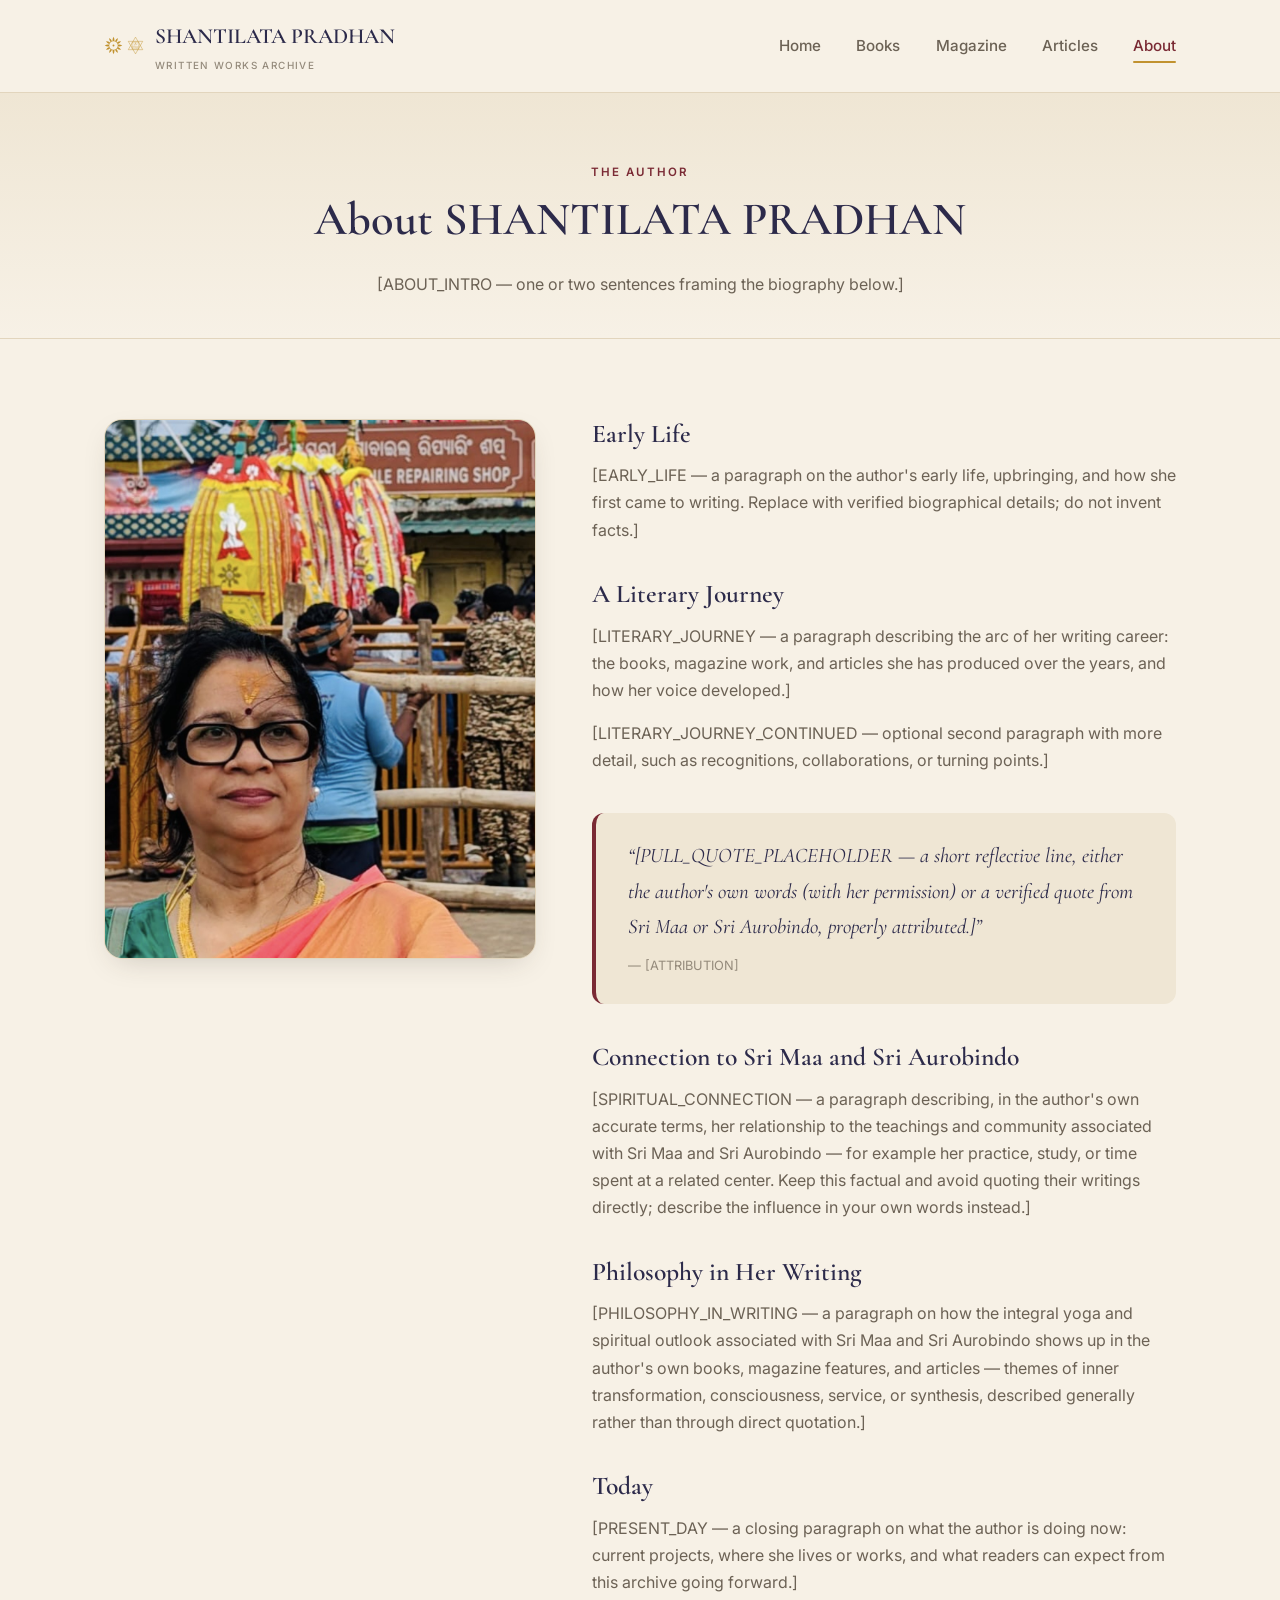
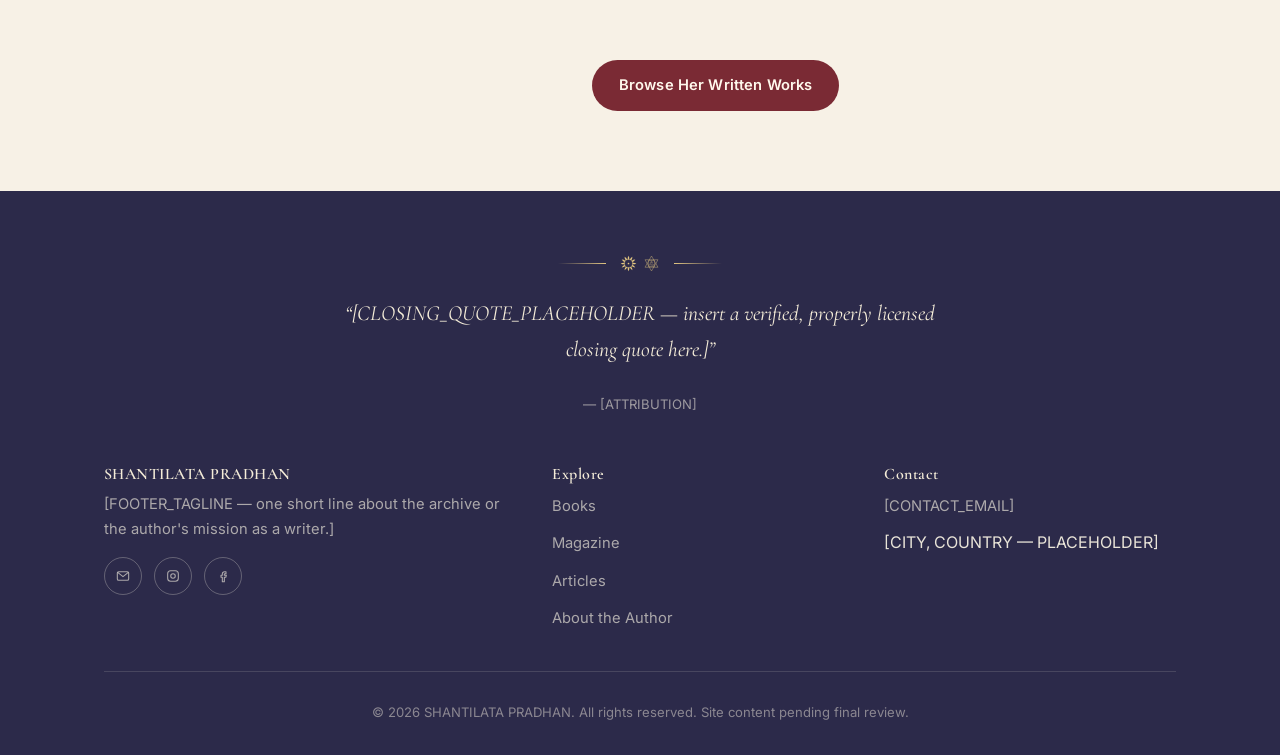
==== about.html @ 1873bba8 "Initial commit: author literary archive website Multi-page site showcasing books, magazine features," ====
<!DOCTYPE html>
<html lang="en">
<head>
<meta charset="UTF-8" />
<meta name="viewport" content="width=device-width, initial-scale=1.0" />
<title>About — SHANTILATA PRADHAN</title>
<meta name="description" content="About SHANTILATA PRADHAN, her life, and her connection to the spiritual philosophy of Sri Maa and Sri Aurobindo." />
<link rel="preconnect" href="https://fonts.googleapis.com">
<link rel="preconnect" href="https://fonts.gstatic.com" crossorigin>
<link href="https://fonts.googleapis.com/css2?family=Cormorant+Garamond:wght@500;600;700&family=Inter:wght@400;500;600;700&display=swap" rel="stylesheet">
<link rel="stylesheet" href="css/style.css" />
</head>
<body data-page="about">

<header class="site-header">
  <div class="container header-inner">
    <a href="index.html" class="brand">
      <span class="brand-emblem" aria-hidden="true"><svg viewBox="0 0 100 100" fill="currentColor" stroke="none" class="icon-wheel" aria-hidden="true"><path d="M50,4 Q57,16 54.17,26.36 L45.83,26.36 Q43,16 50,4 Z"/><path d="M50,4 Q57,16 54.17,26.36 L45.83,26.36 Q43,16 50,4 Z" transform="rotate(30 50 50)"/><path d="M50,4 Q57,16 54.17,26.36 L45.83,26.36 Q43,16 50,4 Z" transform="rotate(60 50 50)"/><path d="M50,4 Q57,16 54.17,26.36 L45.83,26.36 Q43,16 50,4 Z" transform="rotate(90 50 50)"/><path d="M50,4 Q57,16 54.17,26.36 L45.83,26.36 Q43,16 50,4 Z" transform="rotate(120 50 50)"/><path d="M50,4 Q57,16 54.17,26.36 L45.83,26.36 Q43,16 50,4 Z" transform="rotate(150 50 50)"/><path d="M50,4 Q57,16 54.17,26.36 L45.83,26.36 Q43,16 50,4 Z" transform="rotate(180 50 50)"/><path d="M50,4 Q57,16 54.17,26.36 L45.83,26.36 Q43,16 50,4 Z" transform="rotate(210 50 50)"/><path d="M50,4 Q57,16 54.17,26.36 L45.83,26.36 Q43,16 50,4 Z" transform="rotate(240 50 50)"/><path d="M50,4 Q57,16 54.17,26.36 L45.83,26.36 Q43,16 50,4 Z" transform="rotate(270 50 50)"/><path d="M50,4 Q57,16 54.17,26.36 L45.83,26.36 Q43,16 50,4 Z" transform="rotate(300 50 50)"/><path d="M50,4 Q57,16 54.17,26.36 L45.83,26.36 Q43,16 50,4 Z" transform="rotate(330 50 50)"/><circle cx="50" cy="50" r="24" fill="none" stroke="currentColor" stroke-width="3"/><circle cx="50" cy="50" r="5" fill="currentColor"/></svg><svg viewBox="0 0 100 100" fill="none" stroke="currentColor" stroke-width="2.4" stroke-linejoin="round" class="icon-star" aria-hidden="true"><path d="M50,6 L88.1,72 L11.9,72 Z"/><path d="M50,94 L88.1,28 L11.9,28 Z"/><rect x="32" y="32" width="36" height="36" stroke-width="2"/><g stroke="none" fill="currentColor"><path d="M50,48 C48,42 48,36 50,31 C52,36 52,42 50,48 Z"/><path d="M50,47 C54.5,43.5 57.5,39.5 60,37 C58.5,42 55.5,45.5 50,47 Z"/><path d="M50,47 C45.5,43.5 42.5,39.5 40,37 C41.5,42 44.5,45.5 50,47 Z"/><path d="M50,49 C55,47.3 58.6,45.3 61,43.6 C58.7,47 55.3,48.7 50,49 Z"/><path d="M50,49 C45,47.3 41.4,45.3 39,43.6 C41.3,47 44.7,48.7 50,49 Z"/></g><path d="M35,55 Q42.5,49 50,55 Q57.5,61 65,55" stroke-width="1.6" stroke-linecap="round"/><path d="M35,60.5 Q42.5,54.5 50,60.5 Q57.5,66.5 65,60.5" stroke-width="1.6" stroke-linecap="round"/></svg></span>
      <span>
        SHANTILATA PRADHAN
        <span class="brand-sub">Written Works Archive</span>
      </span>
    </a>
    <button class="nav-toggle" aria-label="Toggle navigation">
      <span></span><span></span><span></span>
    </button>
    <ul class="nav-links">
      <li><a href="index.html" data-page="home">Home</a></li>
      <li><a href="books.html" data-page="books">Books</a></li>
      <li><a href="magazine.html" data-page="magazine">Magazine</a></li>
      <li><a href="articles.html" data-page="articles">Articles</a></li>
      <li><a href="about.html" data-page="about">About</a></li>
    </ul>
  </div>
</header>

<main>
  <section class="page-header">
    <div class="container">
      <span class="eyebrow">The Author</span>
      <h1>About SHANTILATA PRADHAN</h1>
      <p>[ABOUT_INTRO — one or two sentences framing the biography below.]</p>
    </div>
  </section>

  <section class="section">
    <div class="container about-layout">
      <div class="about-photo">
        <div class="hero-photo has-image">
          <img src="images/author-photo.jpg" alt="[AUTHOR_NAME]" />
        </div>
      </div>

      <div class="about-content">
        <h2>Early Life</h2>
        <p>[EARLY_LIFE — a paragraph on the author's early life, upbringing, and how she first came to writing. Replace with verified biographical details; do not invent facts.]</p>

        <h2>A Literary Journey</h2>
        <p>[LITERARY_JOURNEY — a paragraph describing the arc of her writing career: the books, magazine work, and articles she has produced over the years, and how her voice developed.]</p>
        <p>[LITERARY_JOURNEY_CONTINUED — optional second paragraph with more detail, such as recognitions, collaborations, or turning points.]</p>

        <div class="pull-quote">
          <p>&ldquo;[PULL_QUOTE_PLACEHOLDER — a short reflective line, either the author's own words (with her permission) or a verified quote from Sri Maa or Sri Aurobindo, properly attributed.]&rdquo;</p>
          <cite>— [ATTRIBUTION]</cite>
        </div>

        <h2>Connection to Sri Maa and Sri Aurobindo</h2>
        <p>[SPIRITUAL_CONNECTION — a paragraph describing, in the author's own accurate terms, her relationship to the teachings and community associated with Sri Maa and Sri Aurobindo — for example her practice, study, or time spent at a related center. Keep this factual and avoid quoting their writings directly; describe the influence in your own words instead.]</p>

        <h2>Philosophy in Her Writing</h2>
        <p>[PHILOSOPHY_IN_WRITING — a paragraph on how the integral yoga and spiritual outlook associated with Sri Maa and Sri Aurobindo shows up in the author's own books, magazine features, and articles — themes of inner transformation, consciousness, service, or synthesis, described generally rather than through direct quotation.]</p>

        <h2>Today</h2>
        <p>[PRESENT_DAY — a closing paragraph on what the author is doing now: current projects, where she lives or works, and what readers can expect from this archive going forward.]</p>

        <a href="books.html" class="btn btn-primary mt-lg">Browse Her Written Works</a>
      </div>
    </div>
  </section>
</main>

<footer class="site-footer">
  <div class="container">
    <div class="footer-quote">
      <div class="ornament" aria-hidden="true">
        <span class="line"></span>
        <span class="ornament-emblem" aria-hidden="true"><svg viewBox="0 0 100 100" fill="currentColor" stroke="none" class="icon-wheel" aria-hidden="true"><path d="M50,4 Q57,16 54.17,26.36 L45.83,26.36 Q43,16 50,4 Z"/><path d="M50,4 Q57,16 54.17,26.36 L45.83,26.36 Q43,16 50,4 Z" transform="rotate(30 50 50)"/><path d="M50,4 Q57,16 54.17,26.36 L45.83,26.36 Q43,16 50,4 Z" transform="rotate(60 50 50)"/><path d="M50,4 Q57,16 54.17,26.36 L45.83,26.36 Q43,16 50,4 Z" transform="rotate(90 50 50)"/><path d="M50,4 Q57,16 54.17,26.36 L45.83,26.36 Q43,16 50,4 Z" transform="rotate(120 50 50)"/><path d="M50,4 Q57,16 54.17,26.36 L45.83,26.36 Q43,16 50,4 Z" transform="rotate(150 50 50)"/><path d="M50,4 Q57,16 54.17,26.36 L45.83,26.36 Q43,16 50,4 Z" transform="rotate(180 50 50)"/><path d="M50,4 Q57,16 54.17,26.36 L45.83,26.36 Q43,16 50,4 Z" transform="rotate(210 50 50)"/><path d="M50,4 Q57,16 54.17,26.36 L45.83,26.36 Q43,16 50,4 Z" transform="rotate(240 50 50)"/><path d="M50,4 Q57,16 54.17,26.36 L45.83,26.36 Q43,16 50,4 Z" transform="rotate(270 50 50)"/><path d="M50,4 Q57,16 54.17,26.36 L45.83,26.36 Q43,16 50,4 Z" transform="rotate(300 50 50)"/><path d="M50,4 Q57,16 54.17,26.36 L45.83,26.36 Q43,16 50,4 Z" transform="rotate(330 50 50)"/><circle cx="50" cy="50" r="24" fill="none" stroke="currentColor" stroke-width="3"/><circle cx="50" cy="50" r="5" fill="currentColor"/></svg><svg viewBox="0 0 100 100" fill="none" stroke="currentColor" stroke-width="2.4" stroke-linejoin="round" class="icon-star" aria-hidden="true"><path d="M50,6 L88.1,72 L11.9,72 Z"/><path d="M50,94 L88.1,28 L11.9,28 Z"/><rect x="32" y="32" width="36" height="36" stroke-width="2"/><g stroke="none" fill="currentColor"><path d="M50,48 C48,42 48,36 50,31 C52,36 52,42 50,48 Z"/><path d="M50,47 C54.5,43.5 57.5,39.5 60,37 C58.5,42 55.5,45.5 50,47 Z"/><path d="M50,47 C45.5,43.5 42.5,39.5 40,37 C41.5,42 44.5,45.5 50,47 Z"/><path d="M50,49 C55,47.3 58.6,45.3 61,43.6 C58.7,47 55.3,48.7 50,49 Z"/><path d="M50,49 C45,47.3 41.4,45.3 39,43.6 C41.3,47 44.7,48.7 50,49 Z"/></g><path d="M35,55 Q42.5,49 50,55 Q57.5,61 65,55" stroke-width="1.6" stroke-linecap="round"/><path d="M35,60.5 Q42.5,54.5 50,60.5 Q57.5,66.5 65,60.5" stroke-width="1.6" stroke-linecap="round"/></svg></span>
        <span class="line right"></span>
      </div>
      <p>&ldquo;[CLOSING_QUOTE_PLACEHOLDER — insert a verified, properly licensed closing quote here.]&rdquo;</p>
      <cite>— [ATTRIBUTION]</cite>
    </div>
    <div class="footer-grid">
      <div>
        <h4>SHANTILATA PRADHAN</h4>
        <p>[FOOTER_TAGLINE — one short line about the archive or the author's mission as a writer.]</p>
        <div class="social-row">
          <a href="#" aria-label="Email">
            <svg viewBox="0 0 24 24" fill="none" stroke="currentColor" stroke-width="1.6" stroke-linecap="round" stroke-linejoin="round"><rect x="3.5" y="5.5" width="17" height="13" rx="2"/><path d="m4.5 7 7.5 6 7.5-6"/></svg>
          </a>
          <a href="#" aria-label="Instagram">
            <svg viewBox="0 0 24 24" fill="none" stroke="currentColor" stroke-width="1.6" stroke-linecap="round" stroke-linejoin="round"><rect x="4" y="4" width="16" height="16" rx="4.5"/><circle cx="12" cy="12" r="3.4"/><circle cx="16.6" cy="7.4" r="0.6" fill="currentColor" stroke="none"/></svg>
          </a>
          <a href="#" aria-label="Facebook">
            <svg viewBox="0 0 24 24" fill="none" stroke="currentColor" stroke-width="1.6" stroke-linecap="round" stroke-linejoin="round"><path d="M14.5 8.5h2V5.5h-2c-2 0-3.5 1.5-3.5 3.5v2H9v3h2v6.5h3V14h2.2l.8-3H14v-1.5c0-.5.5-1 1-1Z"/></svg>
          </a>
        </div>
      </div>
      <div>
        <h4>Explore</h4>
        <ul class="footer-links">
          <li><a href="books.html">Books</a></li>
          <li><a href="magazine.html">Magazine</a></li>
          <li><a href="articles.html">Articles</a></li>
          <li><a href="about.html">About the Author</a></li>
        </ul>
      </div>
      <div>
        <h4>Contact</h4>
        <ul class="footer-links">
          <li><a href="mailto:[CONTACT_EMAIL]">[CONTACT_EMAIL]</a></li>
          <li>[CITY, COUNTRY — PLACEHOLDER]</li>
        </ul>
      </div>
    </div>
    <div class="footer-bottom">
      &copy; <span id="year"></span> SHANTILATA PRADHAN. All rights reserved. Site content pending final review.
    </div>
  </div>
</footer>

<script src="js/data.js"></script>
<script src="js/main.js"></script>
<script>document.getElementById('year').textContent = new Date().getFullYear();</script>
</body>
</html>
---- css/style.css ----
/* ==========================================================================
   SHANTILATA PRADHAN — Literary Archive
   Warm, contemplative styling. Serif headings + clean sans body.
   ========================================================================== */

:root {
  /* Warm earthy neutrals */
  --color-bg: #f7f1e6;
  --color-bg-alt: #efe6d4;
  --color-surface: #fffcf6;
  --color-border: #e2d5bd;

  /* Text */
  --color-text: #362f27;
  --color-text-soft: #6c6255;
  --color-text-faint: #948a7b;

  /* Accents */
  --color-indigo: #2c2a4a;
  --color-indigo-soft: #423f6b;
  --color-maroon: #7a2a34;
  --color-maroon-soft: #97434d;
  --color-gold: #c1922f;
  --color-gold-soft: #e1c581;
  --color-gold-pale: #f4e6bf;

  /* Type */
  --font-serif: 'Cormorant Garamond', 'Georgia', serif;
  --font-sans: 'Inter', -apple-system, BlinkMacSystemFont, 'Segoe UI', sans-serif;

  --shadow-soft: 0 10px 30px -12px rgba(54, 47, 39, 0.25);
  --shadow-card: 0 4px 18px -6px rgba(54, 47, 39, 0.18);

  --radius-lg: 18px;
  --radius-md: 12px;
  --radius-sm: 8px;

  --transition-soft: 220ms ease;
}

* {
  box-sizing: border-box;
}

html {
  scroll-behavior: smooth;
}

body {
  margin: 0;
  background-color: var(--color-bg);
  color: var(--color-text);
  font-family: var(--font-sans);
  font-size: 16px;
  line-height: 1.7;
  -webkit-font-smoothing: antialiased;
}

img {
  max-width: 100%;
  display: block;
}

a {
  color: inherit;
  text-decoration: none;
}

code {
  font-family: 'SFMono-Regular', Consolas, 'Liberation Mono', Menlo, monospace;
  font-size: 0.88em;
  background: var(--color-bg-alt);
  padding: 1px 6px;
  border-radius: 4px;
}

h1, h2, h3, h4 {
  font-family: var(--font-serif);
  font-weight: 600;
  color: var(--color-indigo);
  margin: 0 0 0.5em;
  line-height: 1.2;
}

p {
  margin: 0 0 1em;
}

.container {
  width: 100%;
  max-width: 1120px;
  margin: 0 auto;
  padding: 0 24px;
}

.eyebrow {
  display: inline-block;
  font-family: var(--font-sans);
  font-size: 0.72rem;
  letter-spacing: 0.18em;
  text-transform: uppercase;
  color: var(--color-maroon);
  font-weight: 600;
  margin-bottom: 0.9em;
}

.section-heading {
  text-align: center;
  max-width: 640px;
  margin: 0 auto 3rem;
}

.section-heading h2 {
  font-size: clamp(1.9rem, 3vw, 2.6rem);
}

.section-heading p {
  color: var(--color-text-soft);
}

/* ---------- Decorative divider ---------- */
.ornament {
  display: flex;
  align-items: center;
  justify-content: center;
  gap: 14px;
  margin: 0 auto 1.4rem;
  color: var(--color-gold);
}
.ornament .line {
  height: 1px;
  width: 48px;
  background: linear-gradient(90deg, transparent, currentColor);
}
.ornament .line.right {
  background: linear-gradient(90deg, currentColor, transparent);
}
.ornament svg {
  width: 22px;
  height: 22px;
  flex-shrink: 0;
}

/* ---------- Buttons ---------- */
.btn {
  display: inline-flex;
  align-items: center;
  gap: 8px;
  font-family: var(--font-sans);
  font-weight: 600;
  font-size: 0.92rem;
  padding: 12px 26px;
  border-radius: 999px;
  border: 1px solid transparent;
  cursor: pointer;
  transition: all var(--transition-soft);
  letter-spacing: 0.01em;
}

.btn-primary {
  background: var(--color-maroon);
  color: #fff8ec;
}
.btn-primary:hover {
  background: var(--color-indigo);
  transform: translateY(-1px);
}

.btn-outline {
  background: transparent;
  border-color: var(--color-indigo);
  color: var(--color-indigo);
}
.btn-outline:hover {
  background: var(--color-indigo);
  color: #fff8ec;
}

.btn-ghost {
  background: transparent;
  color: var(--color-maroon);
  padding: 8px 4px;
  border-radius: 0;
}
.btn-ghost::after {
  content: '→';
  margin-left: 4px;
  transition: transform var(--transition-soft);
  display: inline-block;
}
.btn-ghost:hover::after {
  transform: translateX(4px);
}

/* ==========================================================================
   Header / Navigation
   ========================================================================== */

.site-header {
  position: sticky;
  top: 0;
  z-index: 100;
  background: rgba(247, 241, 230, 0.92);
  backdrop-filter: blur(8px);
  border-bottom: 1px solid var(--color-border);
}

.header-inner {
  display: flex;
  align-items: center;
  justify-content: space-between;
  padding: 18px 24px;
}

.brand {
  display: flex;
  align-items: center;
  gap: 10px;
  font-family: var(--font-serif);
  font-size: 1.35rem;
  font-weight: 600;
  color: var(--color-indigo);
}

.brand svg {
  width: 26px;
  height: 26px;
  color: var(--color-gold);
  flex-shrink: 0;
}

.brand .brand-sub {
  display: block;
  font-family: var(--font-sans);
  font-size: 0.62rem;
  letter-spacing: 0.14em;
  text-transform: uppercase;
  color: var(--color-text-faint);
  font-weight: 500;
  margin-top: 2px;
}

.nav-links {
  display: flex;
  align-items: center;
  gap: 2.2rem;
  list-style: none;
  margin: 0;
  padding: 0;
}

.nav-links a {
  font-size: 0.95rem;
  font-weight: 500;
  color: var(--color-text-soft);
  position: relative;
  padding: 4px 0;
  transition: color var(--transition-soft);
}

.nav-links a:hover,
.nav-links a.active {
  color: var(--color-maroon);
}

.nav-links a.active::after {
  content: '';
  position: absolute;
  left: 0;
  right: 0;
  bottom: -4px;
  height: 2px;
  background: var(--color-gold);
  border-radius: 2px;
}

.nav-toggle {
  display: none;
  flex-direction: column;
  gap: 5px;
  background: none;
  border: none;
  cursor: pointer;
  padding: 8px;
}
.nav-toggle span {
  width: 24px;
  height: 2px;
  background: var(--color-indigo);
  border-radius: 2px;
  transition: all var(--transition-soft);
}

@media (max-width: 800px) {
  .nav-toggle {
    display: flex;
  }
  .nav-links {
    position: absolute;
    top: 100%;
    left: 0;
    right: 0;
    background: var(--color-surface);
    flex-direction: column;
    align-items: flex-start;
    gap: 0;
    padding: 8px 0;
    border-bottom: 1px solid var(--color-border);
    box-shadow: var(--shadow-card);
    max-height: 0;
    overflow: hidden;
    transition: max-height var(--transition-soft);
  }
  .nav-links.open {
    max-height: 320px;
  }
  .nav-links li {
    width: 100%;
  }
  .nav-links a {
    display: block;
    padding: 14px 24px;
    width: 100%;
  }
  .nav-links a.active::after {
    display: none;
  }
  .nav-links a.active {
    background: var(--color-gold-pale);
  }
}

/* ==========================================================================
   Hero
   ========================================================================== */

.hero {
  padding: 5rem 0 5.5rem;
  background:
    radial-gradient(ellipse at top right, rgba(193, 146, 47, 0.14), transparent 55%),
    radial-gradient(ellipse at bottom left, rgba(44, 42, 74, 0.10), transparent 55%);
}

.hero-inner {
  display: grid;
  grid-template-columns: 1.1fr 0.9fr;
  gap: 3.5rem;
  align-items: center;
}

.hero-photo-wrap {
  position: relative;
  display: flex;
  justify-content: center;
}

.hero-photo {
  width: 100%;
  max-width: 340px;
  aspect-ratio: 4 / 5;
  border-radius: var(--radius-lg);
  background: linear-gradient(160deg, var(--color-gold-pale), var(--color-bg-alt));
  border: 1px solid var(--color-border);
  display: flex;
  flex-direction: column;
  align-items: center;
  justify-content: center;
  gap: 14px;
  color: var(--color-text-faint);
  box-shadow: var(--shadow-soft);
  text-align: center;
  padding: 20px;
}

.hero-photo svg {
  width: 56px;
  height: 56px;
  color: var(--color-gold);
  opacity: 0.8;
}

.hero-photo .placeholder-label {
  font-size: 0.78rem;
  letter-spacing: 0.08em;
  font-family: var(--font-sans);
  font-weight: 600;
}

.hero-photo.has-image {
  padding: 0;
  overflow: hidden;
}

.hero-photo.has-image img {
  width: 100%;
  height: 100%;
  object-fit: cover;
  display: block;
}

.hero-eyebrow {
  color: var(--color-maroon);
}

.hero h1 {
  font-size: clamp(2.4rem, 5vw, 3.6rem);
  margin-bottom: 0.3em;
}

.hero .author-name-placeholder {
  color: var(--color-text-faint);
  font-style: italic;
  font-size: 0.55em;
  display: block;
  font-family: var(--font-sans);
  letter-spacing: 0.02em;
}

.hero-bio {
  color: var(--color-text-soft);
  font-size: 1.08rem;
  max-width: 52ch;
  margin-bottom: 1.8rem;
}

.hero-cta {
  display: flex;
  gap: 14px;
  flex-wrap: wrap;
  margin-bottom: 2.6rem;
}

.quote-block {
  border-left: 3px solid var(--color-gold);
  padding: 0.4rem 0 0.4rem 1.4rem;
  max-width: 52ch;
}

.quote-block p {
  font-family: var(--font-serif);
  font-style: italic;
  font-size: 1.2rem;
  color: var(--color-indigo-soft);
  margin-bottom: 0.4em;
}

.quote-block cite {
  font-style: normal;
  font-size: 0.82rem;
  color: var(--color-text-faint);
  letter-spacing: 0.03em;
}

@media (max-width: 860px) {
  .hero-inner {
    grid-template-columns: 1fr;
    text-align: center;
  }
  .hero-cta,
  .quote-block {
    margin-left: auto;
    margin-right: auto;
  }
  .hero-bio {
    margin-left: auto;
    margin-right: auto;
  }
  .hero-cta {
    justify-content: center;
  }
  .hero-photo-wrap {
    order: -1;
  }
}

/* ==========================================================================
   Featured / grid sections
   ========================================================================== */

.section {
  padding: 5rem 0;
}

.section-alt {
  background: var(--color-bg-alt);
}

.card-grid {
  display: grid;
  grid-template-columns: repeat(auto-fill, minmax(260px, 1fr));
  gap: 2rem;
}

.work-card {
  background: var(--color-surface);
  border: 1px solid var(--color-border);
  border-radius: var(--radius-lg);
  overflow: hidden;
  display: flex;
  flex-direction: column;
  transition: transform var(--transition-soft), box-shadow var(--transition-soft);
}

.work-card:hover {
  transform: translateY(-4px);
  box-shadow: var(--shadow-card);
}

.cover-placeholder {
  aspect-ratio: 3 / 4;
  display: flex;
  flex-direction: column;
  align-items: center;
  justify-content: center;
  gap: 10px;
  color: rgba(255, 252, 246, 0.9);
  text-align: center;
  padding: 16px;
  position: relative;
}

.cover-placeholder svg {
  width: 40px;
  height: 40px;
  opacity: 0.85;
}

.cover-placeholder .placeholder-label {
  font-size: 0.68rem;
  letter-spacing: 0.1em;
  font-weight: 600;
  font-family: var(--font-sans);
  opacity: 0.85;
}

.cover-placeholder .work-type-tag {
  position: absolute;
  top: 10px;
  left: 10px;
  font-size: 0.62rem;
  letter-spacing: 0.08em;
  text-transform: uppercase;
  background: rgba(255, 252, 246, 0.18);
  padding: 4px 10px;
  border-radius: 999px;
  font-weight: 600;
}

.cover-tone-1 { background: linear-gradient(155deg, var(--color-indigo), var(--color-indigo-soft)); }
.cover-tone-2 { background: linear-gradient(155deg, var(--color-maroon), var(--color-maroon-soft)); }
.cover-tone-3 { background: linear-gradient(155deg, var(--color-gold), #a9781f); }
.cover-tone-4 { background: linear-gradient(155deg, #4b4a72, var(--color-indigo)); }

/* Real cover photos (used when a work has a coverImage set) */
.cover-image {
  aspect-ratio: 3 / 4;
  position: relative;
  overflow: hidden;
  background: var(--color-bg-alt);
}

.cover-image img {
  width: 100%;
  height: 100%;
  object-fit: cover;
  display: block;
}

.cover-image .work-type-tag {
  position: absolute;
  top: 10px;
  left: 10px;
  font-size: 0.62rem;
  letter-spacing: 0.08em;
  text-transform: uppercase;
  background: rgba(54, 47, 39, 0.55);
  color: #fffcf6;
  padding: 4px 10px;
  border-radius: 999px;
  font-weight: 600;
}

.work-card-body {
  padding: 1.4rem 1.5rem 1.6rem;
  display: flex;
  flex-direction: column;
  flex-grow: 1;
}

.work-card-meta {
  display: flex;
  justify-content: space-between;
  align-items: center;
  font-size: 0.76rem;
  color: var(--color-text-faint);
  letter-spacing: 0.04em;
  text-transform: uppercase;
  margin-bottom: 0.5rem;
  font-weight: 600;
}

.work-card-meta .year {
  color: var(--color-maroon);
}

.work-card h3 {
  font-size: 1.35rem;
  margin-bottom: 0.5rem;
}

.work-card-desc {
  color: var(--color-text-soft);
  font-size: 0.94rem;
  flex-grow: 1;
  margin-bottom: 1.1rem;
  display: -webkit-box;
  -webkit-line-clamp: 3;
  -webkit-box-orient: vertical;
  overflow: hidden;
}

.work-card-link {
  font-weight: 600;
  font-size: 0.88rem;
  color: var(--color-maroon);
  display: inline-flex;
  align-items: center;
  gap: 6px;
  align-self: flex-start;
}
.work-card-link::after {
  content: '→';
  transition: transform var(--transition-soft);
}
.work-card-link:hover::after {
  transform: translateX(4px);
}

.section-footer-link {
  text-align: center;
  margin-top: 2.8rem;
}

/* ==========================================================================
   Page header (category / about pages)
   ========================================================================== */

.page-header {
  padding: 4rem 0 2.5rem;
  text-align: center;
  border-bottom: 1px solid var(--color-border);
  background: linear-gradient(180deg, var(--color-bg-alt), var(--color-bg));
}

.page-header .eyebrow {
  margin-bottom: 0.6rem;
}

.page-header h1 {
  font-size: clamp(2rem, 4vw, 2.9rem);
}

.page-header p {
  max-width: 60ch;
  margin: 0 auto;
  color: var(--color-text-soft);
}

/* ---------- Filter bar ---------- */

.filter-bar {
  display: flex;
  flex-wrap: wrap;
  gap: 14px;
  align-items: center;
  justify-content: space-between;
  margin-bottom: 2.6rem;
  padding: 1.1rem 1.4rem;
  background: var(--color-surface);
  border: 1px solid var(--color-border);
  border-radius: var(--radius-md);
}

.filter-search {
  flex: 1 1 240px;
  position: relative;
}

.filter-search input {
  width: 100%;
  padding: 10px 16px 10px 38px;
  border-radius: 999px;
  border: 1px solid var(--color-border);
  background: var(--color-bg);
  font-family: var(--font-sans);
  font-size: 0.92rem;
  color: var(--color-text);
}

.filter-search input:focus {
  outline: 2px solid var(--color-gold-soft);
  outline-offset: 1px;
}

.filter-search svg {
  position: absolute;
  left: 14px;
  top: 50%;
  transform: translateY(-50%);
  width: 16px;
  height: 16px;
  color: var(--color-text-faint);
}

.filter-select-group {
  display: flex;
  align-items: center;
  gap: 10px;
  flex: 0 0 auto;
}

.filter-select-group label {
  font-size: 0.82rem;
  color: var(--color-text-faint);
  font-weight: 600;
  white-space: nowrap;
}

.filter-select-group select {
  padding: 9px 14px;
  border-radius: 999px;
  border: 1px solid var(--color-border);
  background: var(--color-bg);
  font-family: var(--font-sans);
  font-size: 0.9rem;
  color: var(--color-text);
  cursor: pointer;
}

.results-count {
  font-size: 0.85rem;
  color: var(--color-text-faint);
  margin: -1.4rem 0 2rem;
}

.empty-state {
  text-align: center;
  padding: 4rem 1rem;
  color: var(--color-text-faint);
}

.empty-state svg {
  width: 40px;
  height: 40px;
  margin-bottom: 1rem;
  color: var(--color-gold-soft);
}

/* ==========================================================================
   About page
   ========================================================================== */

.about-layout {
  display: grid;
  grid-template-columns: 0.85fr 1.15fr;
  gap: 3.5rem;
  align-items: start;
}

.about-photo {
  position: sticky;
  top: 100px;
}

.about-photo .hero-photo {
  max-width: none;
}

.about-content h2 {
  font-size: 1.6rem;
  margin-top: 2.2rem;
}
.about-content h2:first-child {
  margin-top: 0;
}

.about-content p {
  color: var(--color-text-soft);
}

.pull-quote {
  margin: 2.4rem 0;
  padding: 1.6rem 2rem;
  background: var(--color-bg-alt);
  border-radius: var(--radius-md);
  border-left: 4px solid var(--color-maroon);
}

.pull-quote p {
  font-family: var(--font-serif);
  font-size: 1.3rem;
  font-style: italic;
  color: var(--color-indigo);
  margin-bottom: 0.4rem;
}

.pull-quote cite {
  font-style: normal;
  font-size: 0.8rem;
  color: var(--color-text-faint);
}

@media (max-width: 860px) {
  .about-layout {
    grid-template-columns: 1fr;
  }
  .about-photo {
    position: static;
    max-width: 340px;
    margin: 0 auto;
  }
}

/* ==========================================================================
   Detail (single work) page
   ========================================================================== */

.breadcrumb {
  font-size: 0.85rem;
  color: var(--color-text-faint);
  margin-bottom: 2rem;
  display: flex;
  gap: 8px;
  flex-wrap: wrap;
}
.breadcrumb a:hover {
  color: var(--color-maroon);
}
.breadcrumb .sep {
  opacity: 0.5;
}

.detail-layout {
  display: grid;
  grid-template-columns: 0.85fr 1.15fr;
  gap: 3rem;
  align-items: start;
}

.detail-cover {
  aspect-ratio: 3 / 4;
  border-radius: var(--radius-lg);
  box-shadow: var(--shadow-soft);
  position: sticky;
  top: 100px;
  overflow: hidden;
}

.detail-cover svg {
  width: 64px;
  height: 64px;
}

.detail-meta-row {
  display: flex;
  flex-wrap: wrap;
  gap: 10px;
  margin-bottom: 1.2rem;
}

.pill {
  font-size: 0.76rem;
  font-weight: 600;
  letter-spacing: 0.04em;
  text-transform: uppercase;
  padding: 6px 14px;
  border-radius: 999px;
  background: var(--color-gold-pale);
  color: var(--color-maroon);
}

.detail-title h1 {
  font-size: clamp(2rem, 4vw, 2.8rem);
  margin-bottom: 0.6rem;
}

.detail-body p {
  color: var(--color-text-soft);
  font-size: 1.03rem;
}

.detail-facts {
  margin: 2rem 0;
  border-top: 1px solid var(--color-border);
  border-bottom: 1px solid var(--color-border);
  padding: 1.4rem 0;
  display: grid;
  grid-template-columns: repeat(auto-fit, minmax(160px, 1fr));
  gap: 1.2rem;
}

.detail-facts dt {
  font-size: 0.72rem;
  text-transform: uppercase;
  letter-spacing: 0.08em;
  color: var(--color-text-faint);
  font-weight: 600;
  margin-bottom: 0.3rem;
}

.detail-facts dd {
  margin: 0;
  font-family: var(--font-serif);
  font-size: 1.15rem;
  color: var(--color-indigo);
}

.download-box {
  background: var(--color-bg-alt);
  border: 1px dashed var(--color-gold);
  border-radius: var(--radius-md);
  padding: 1.6rem 1.8rem;
  display: flex;
  align-items: center;
  gap: 1.2rem;
  flex-wrap: wrap;
  justify-content: space-between;
  margin-top: 1rem;
}

.download-box .label {
  display: flex;
  align-items: center;
  gap: 12px;
  color: var(--color-text-soft);
  font-size: 0.92rem;
}

.download-box svg {
  width: 28px;
  height: 28px;
  color: var(--color-maroon);
  flex-shrink: 0;
}

@media (max-width: 860px) {
  .detail-layout {
    grid-template-columns: 1fr;
  }
  .detail-cover {
    position: static;
    max-width: 300px;
    margin: 0 auto;
  }
}

/* ==========================================================================
   Footer
   ========================================================================== */

.site-footer {
  background: var(--color-indigo);
  color: #e9e4d8;
  padding: 4rem 0 2rem;
}

.footer-quote {
  text-align: center;
  max-width: 620px;
  margin: 0 auto 3rem;
}

.footer-quote .ornament {
  color: var(--color-gold-soft);
}

.footer-quote p {
  font-family: var(--font-serif);
  font-style: italic;
  font-size: 1.35rem;
  color: #f4ecd8;
}

.footer-quote cite {
  font-style: normal;
  font-size: 0.82rem;
  color: rgba(233, 228, 216, 0.6);
}

.footer-grid {
  display: grid;
  grid-template-columns: 1.4fr 1fr 1fr;
  gap: 2.5rem;
  padding-bottom: 2.5rem;
  border-bottom: 1px solid rgba(233, 228, 216, 0.15);
}

.footer-grid h4 {
  color: #f4ecd8;
  font-size: 1rem;
  letter-spacing: 0.03em;
}

.footer-grid p, .footer-grid a {
  color: rgba(233, 228, 216, 0.68);
  font-size: 0.92rem;
}

.footer-links {
  list-style: none;
  padding: 0;
  margin: 0;
  display: flex;
  flex-direction: column;
  gap: 10px;
}

.footer-links a:hover {
  color: var(--color-gold-soft);
}

.social-row {
  display: flex;
  gap: 12px;
  margin-top: 0.8rem;
}

.social-row a {
  width: 38px;
  height: 38px;
  border-radius: 50%;
  border: 1px solid rgba(233, 228, 216, 0.3);
  display: flex;
  align-items: center;
  justify-content: center;
  transition: all var(--transition-soft);
}

.social-row a:hover {
  background: var(--color-gold-soft);
  border-color: var(--color-gold-soft);
  color: var(--color-indigo);
}

.social-row svg {
  width: 16px;
  height: 16px;
}

.footer-bottom {
  padding-top: 1.8rem;
  text-align: center;
  font-size: 0.82rem;
  color: rgba(233, 228, 216, 0.5);
}

@media (max-width: 760px) {
  .footer-grid {
    grid-template-columns: 1fr;
    text-align: center;
  }
  .social-row {
    justify-content: center;
  }
}

/* ==========================================================================
   Utility
   ========================================================================== */

.text-center { text-align: center; }
.mt-lg { margin-top: 3rem; }

::selection {
  background: var(--color-gold-soft);
  color: var(--color-indigo);
}

/* ==========================================================================
   Sri Aurobindo / The Mother emblem pair
   (replaces the earlier generic lotus placeholder icon)
   ========================================================================== */

.brand-emblem,
.ornament-emblem {
  display: inline-flex;
  align-items: center;
  flex-shrink: 0;
}

.brand-emblem {
  gap: 3px;
}

.ornament-emblem {
  gap: 6px;
}

.brand-emblem svg {
  width: 19px;
  height: 19px;
  color: var(--color-gold);
}

.ornament-emblem svg {
  width: 17px;
  height: 17px;
}

/* ==========================================================================
   PDF reader (detail page)
   ========================================================================== */

.pdf-reader-section {
  margin-top: 3rem;
  padding-top: 2.5rem;
  border-top: 1px solid var(--color-border);
}

.pdf-reader-toolbar {
  display: flex;
  align-items: center;
  justify-content: space-between;
  flex-wrap: wrap;
  gap: 12px;
  margin-bottom: 1rem;
}

.pdf-reader-title {
  display: inline-flex;
  align-items: center;
  gap: 10px;
  font-family: var(--font-serif);
  font-size: 1.4rem;
  color: var(--color-indigo);
}

.pdf-reader-title svg {
  width: 22px;
  height: 22px;
  color: var(--color-gold);
  flex-shrink: 0;
}

.pdf-frame-wrap {
  width: 100%;
  height: 85vh;
  min-height: 520px;
  max-height: 1000px;
  border: 1px solid var(--color-border);
  border-radius: var(--radius-md);
  overflow: hidden;
  box-shadow: var(--shadow-card);
  background: var(--color-surface);
}

.pdf-frame-wrap iframe {
  width: 100%;
  height: 100%;
  border: none;
  display: block;
}

.pdf-fallback-note {
  margin: 0.9rem 0 0;
  font-size: 0.82rem;
  color: var(--color-text-faint);
}

@media (max-width: 600px) {
  .pdf-frame-wrap {
    height: 70vh;
    min-height: 420px;
  }
}
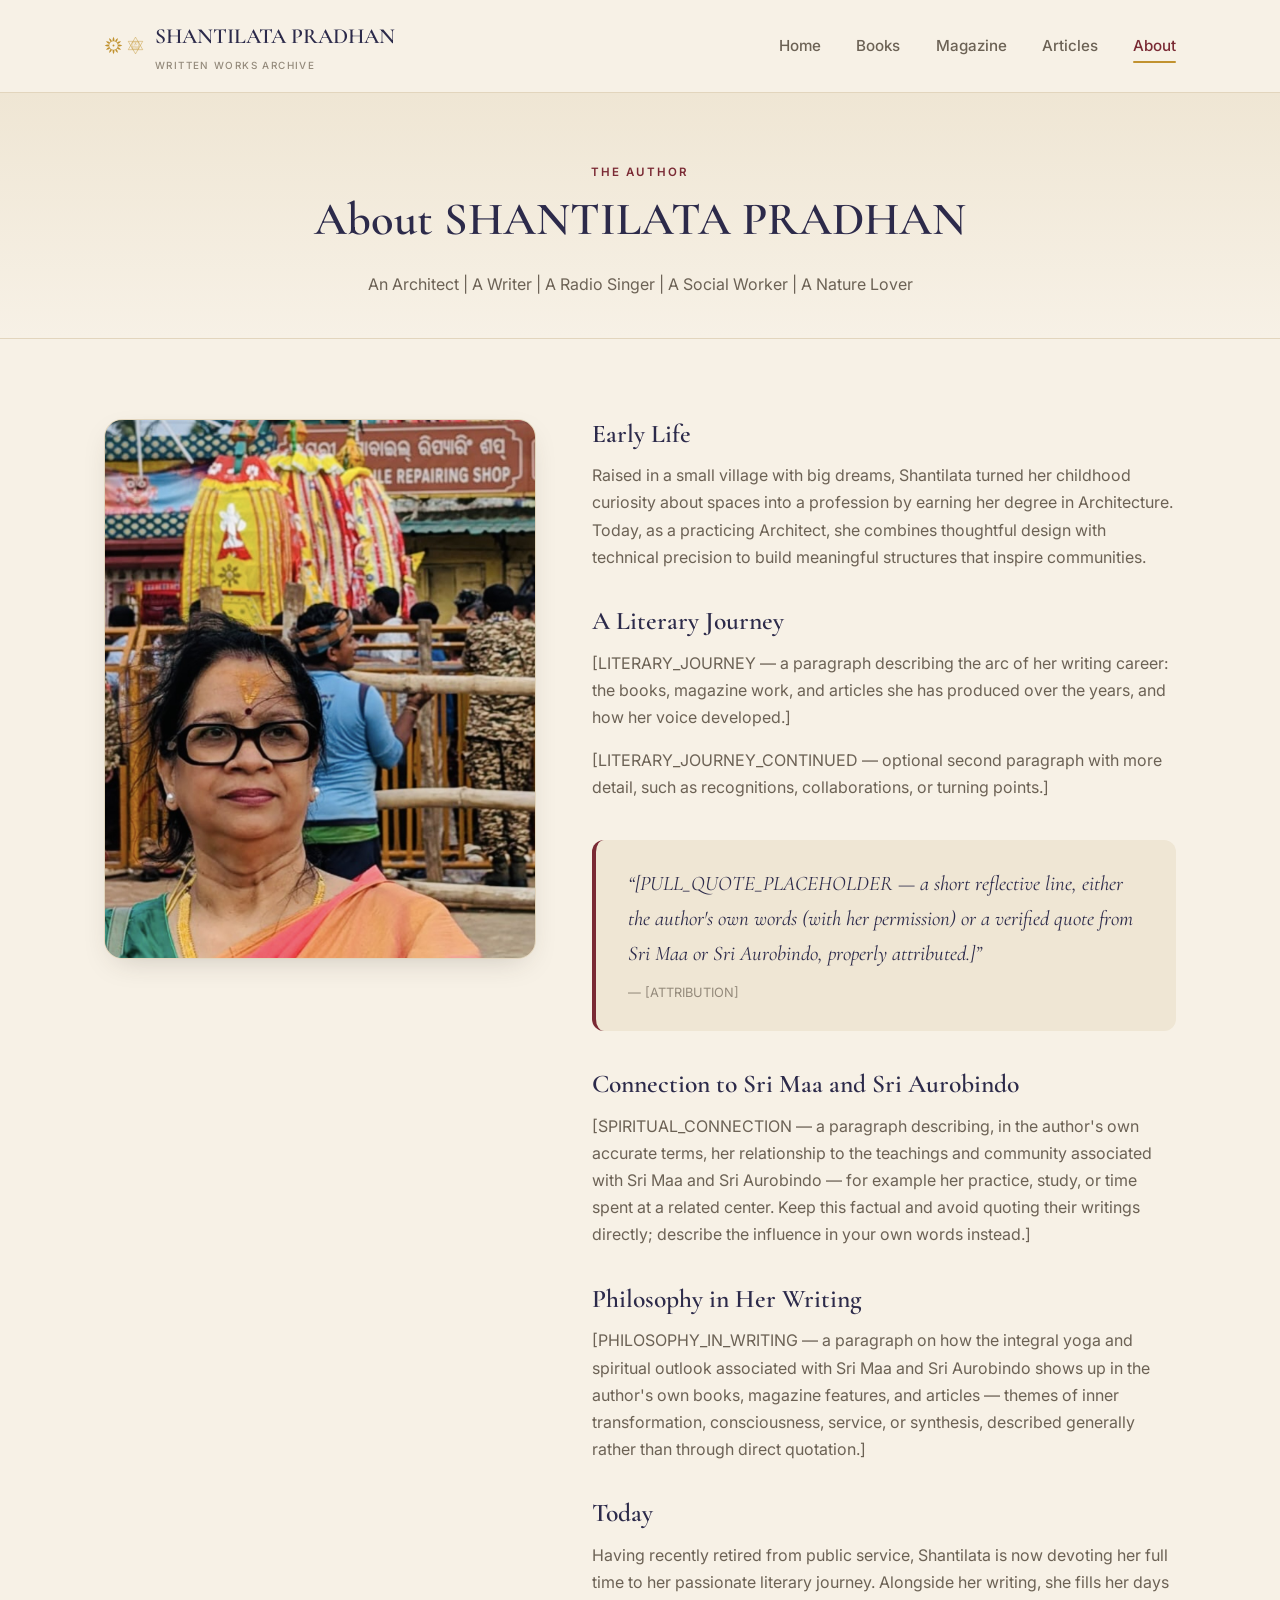
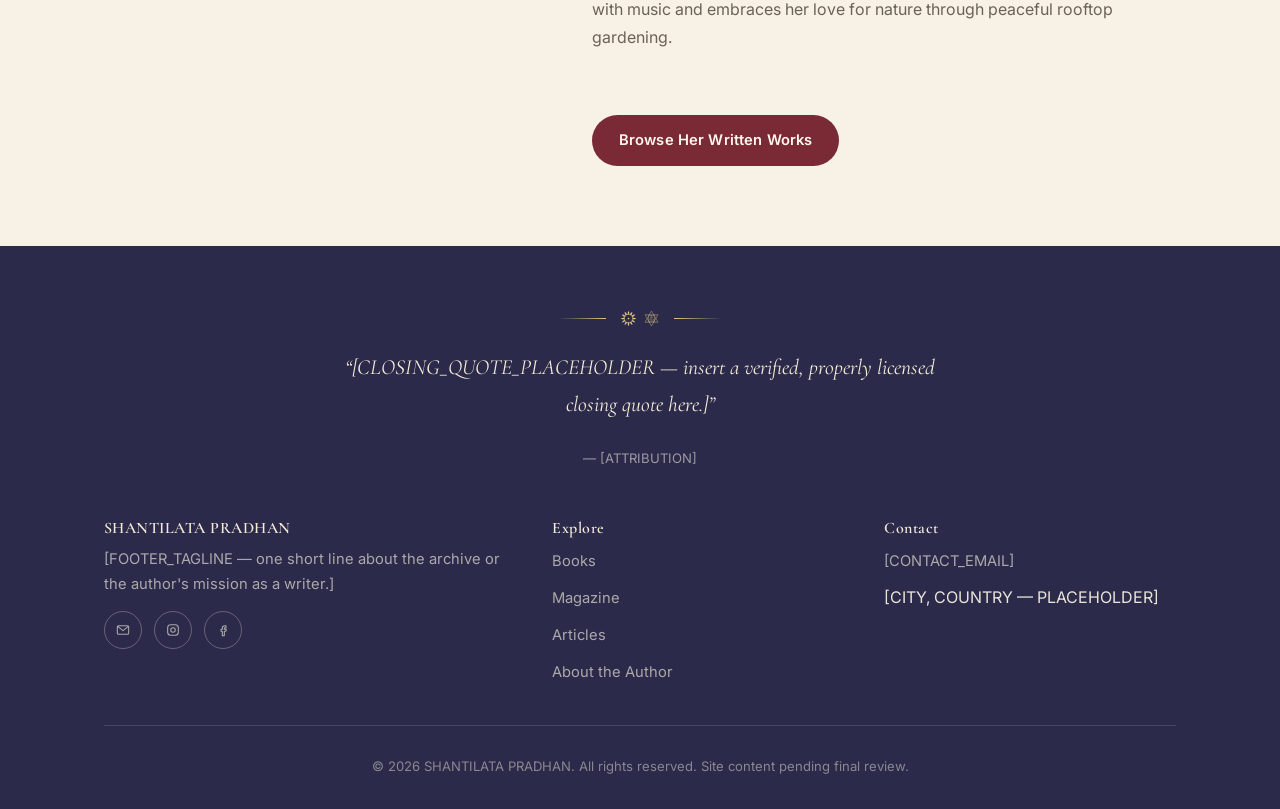
==== commit dc0a442e: "Add first real magazine issue and homepage cover fix Adds Aspruha (August 2026) as the first real ma" ====
--- a/about.html
+++ b/about.html
@@ -39,7 +39,7 @@
     <div class="container">
       <span class="eyebrow">The Author</span>
       <h1>About SHANTILATA PRADHAN</h1>
-      <p>[ABOUT_INTRO — one or two sentences framing the biography below.]</p>
+      <p>An Architect | A Writer | A Radio Singer | A Social Worker | A Nature Lover </p>
     </div>
   </section>
 
@@ -53,7 +53,7 @@
 
       <div class="about-content">
         <h2>Early Life</h2>
-        <p>[EARLY_LIFE — a paragraph on the author's early life, upbringing, and how she first came to writing. Replace with verified biographical details; do not invent facts.]</p>
+        <p>Raised in a small village with big dreams, Shantilata turned her childhood curiosity about spaces into a profession by earning her degree in Architecture. Today, as a practicing Architect, she combines thoughtful design with technical precision to build meaningful structures that inspire communities.</p>
 
         <h2>A Literary Journey</h2>
         <p>[LITERARY_JOURNEY — a paragraph describing the arc of her writing career: the books, magazine work, and articles she has produced over the years, and how her voice developed.]</p>
@@ -71,7 +71,7 @@
         <p>[PHILOSOPHY_IN_WRITING — a paragraph on how the integral yoga and spiritual outlook associated with Sri Maa and Sri Aurobindo shows up in the author's own books, magazine features, and articles — themes of inner transformation, consciousness, service, or synthesis, described generally rather than through direct quotation.]</p>
 
         <h2>Today</h2>
-        <p>[PRESENT_DAY — a closing paragraph on what the author is doing now: current projects, where she lives or works, and what readers can expect from this archive going forward.]</p>
+        <p>Having recently retired from public service, Shantilata is now devoting her full time to her passionate literary journey. Alongside her writing, she fills her days with music and embraces her love for nature through peaceful rooftop gardening.</p>
 
         <a href="books.html" class="btn btn-primary mt-lg">Browse Her Written Works</a>
       </div>
--- a/css/style.css
+++ b/css/style.css
@@ -1173,3 +1173,180 @@
     min-height: 420px;
   }
 }
+
+/* ==========================================================================
+   Admin / article editor
+   ========================================================================== */
+
+.admin-link {
+  display: inline-flex;
+  align-items: center;
+  gap: 6px;
+  font-size: 0.85rem;
+  font-weight: 600;
+  color: var(--color-maroon);
+  border: 1px solid var(--color-border);
+  background: var(--color-surface);
+  padding: 8px 16px;
+  border-radius: 999px;
+  transition: all var(--transition-soft);
+}
+
+.admin-link:hover {
+  background: var(--color-gold-pale);
+  border-color: var(--color-gold);
+}
+
+.admin-panel {
+  background: var(--color-surface);
+  border: 1px solid var(--color-border);
+  border-radius: var(--radius-md);
+  padding: 2rem;
+  margin-bottom: 2rem;
+}
+
+.admin-warning {
+  color: var(--color-maroon);
+  background: var(--color-gold-pale);
+  border-radius: var(--radius-sm);
+  padding: 12px 16px;
+  font-size: 0.9rem;
+  margin-top: 1rem;
+}
+
+.admin-toolbar {
+  display: flex;
+  flex-direction: column;
+  gap: 8px;
+  margin-bottom: 1.8rem;
+  padding-bottom: 1.8rem;
+  border-bottom: 1px solid var(--color-border);
+}
+
+.admin-toolbar label {
+  font-size: 0.8rem;
+  font-weight: 600;
+  color: var(--color-text-faint);
+  text-transform: uppercase;
+  letter-spacing: 0.05em;
+}
+
+.admin-toolbar select {
+  padding: 10px 14px;
+  border-radius: var(--radius-sm);
+  border: 1px solid var(--color-border);
+  background: var(--color-bg);
+  font-family: var(--font-sans);
+  font-size: 0.95rem;
+}
+
+.admin-form {
+  display: flex;
+  flex-direction: column;
+  gap: 1.4rem;
+}
+
+.admin-form > label {
+  display: flex;
+  flex-direction: column;
+  gap: 8px;
+  font-size: 0.85rem;
+  font-weight: 600;
+  color: var(--color-text);
+}
+
+.admin-form input[type="text"],
+.admin-form input[type="url"],
+.admin-form textarea {
+  font-family: var(--font-sans);
+  font-weight: 400;
+  font-size: 0.95rem;
+  padding: 11px 14px;
+  border-radius: var(--radius-sm);
+  border: 1px solid var(--color-border);
+  background: var(--color-bg);
+  color: var(--color-text);
+  resize: vertical;
+}
+
+.admin-form input[type="text"]:focus,
+.admin-form input[type="url"]:focus,
+.admin-form textarea:focus {
+  outline: 2px solid var(--color-gold-soft);
+  outline-offset: 1px;
+}
+
+.admin-form input[type="file"] {
+  font-family: var(--font-sans);
+  font-size: 0.88rem;
+  font-weight: 400;
+}
+
+.admin-hint {
+  font-size: 0.78rem;
+  font-weight: 400;
+  color: var(--color-text-faint);
+}
+
+.admin-checkbox-row {
+  flex-direction: row !important;
+  align-items: center;
+  gap: 10px !important;
+}
+
+.admin-checkbox-row input {
+  width: 18px;
+  height: 18px;
+}
+
+.swatch-row {
+  display: flex;
+  gap: 12px;
+}
+
+.swatch-row input[type="radio"] {
+  position: absolute;
+  opacity: 0;
+  width: 0;
+  height: 0;
+}
+
+.swatch {
+  display: inline-block;
+  width: 34px;
+  height: 34px;
+  border-radius: 50%;
+  cursor: pointer;
+  border: 3px solid transparent;
+  transition: border-color var(--transition-soft);
+}
+
+.swatch-row input[type="radio"]:checked + .swatch {
+  border-color: var(--color-indigo);
+}
+
+.swatch-1 { background: linear-gradient(155deg, var(--color-indigo), var(--color-indigo-soft)); }
+.swatch-2 { background: linear-gradient(155deg, var(--color-maroon), var(--color-maroon-soft)); }
+.swatch-3 { background: linear-gradient(155deg, var(--color-gold), #a9781f); }
+.swatch-4 { background: linear-gradient(155deg, #4b4a72, var(--color-indigo)); }
+
+.admin-actions {
+  display: flex;
+  gap: 12px;
+  flex-wrap: wrap;
+  padding-top: 0.6rem;
+}
+
+.admin-status {
+  font-size: 0.88rem;
+  font-weight: 500;
+  min-height: 1.2em;
+}
+
+.admin-status-ok {
+  color: #2e6b3e;
+}
+
+.admin-status-error {
+  color: var(--color-maroon);
+}
